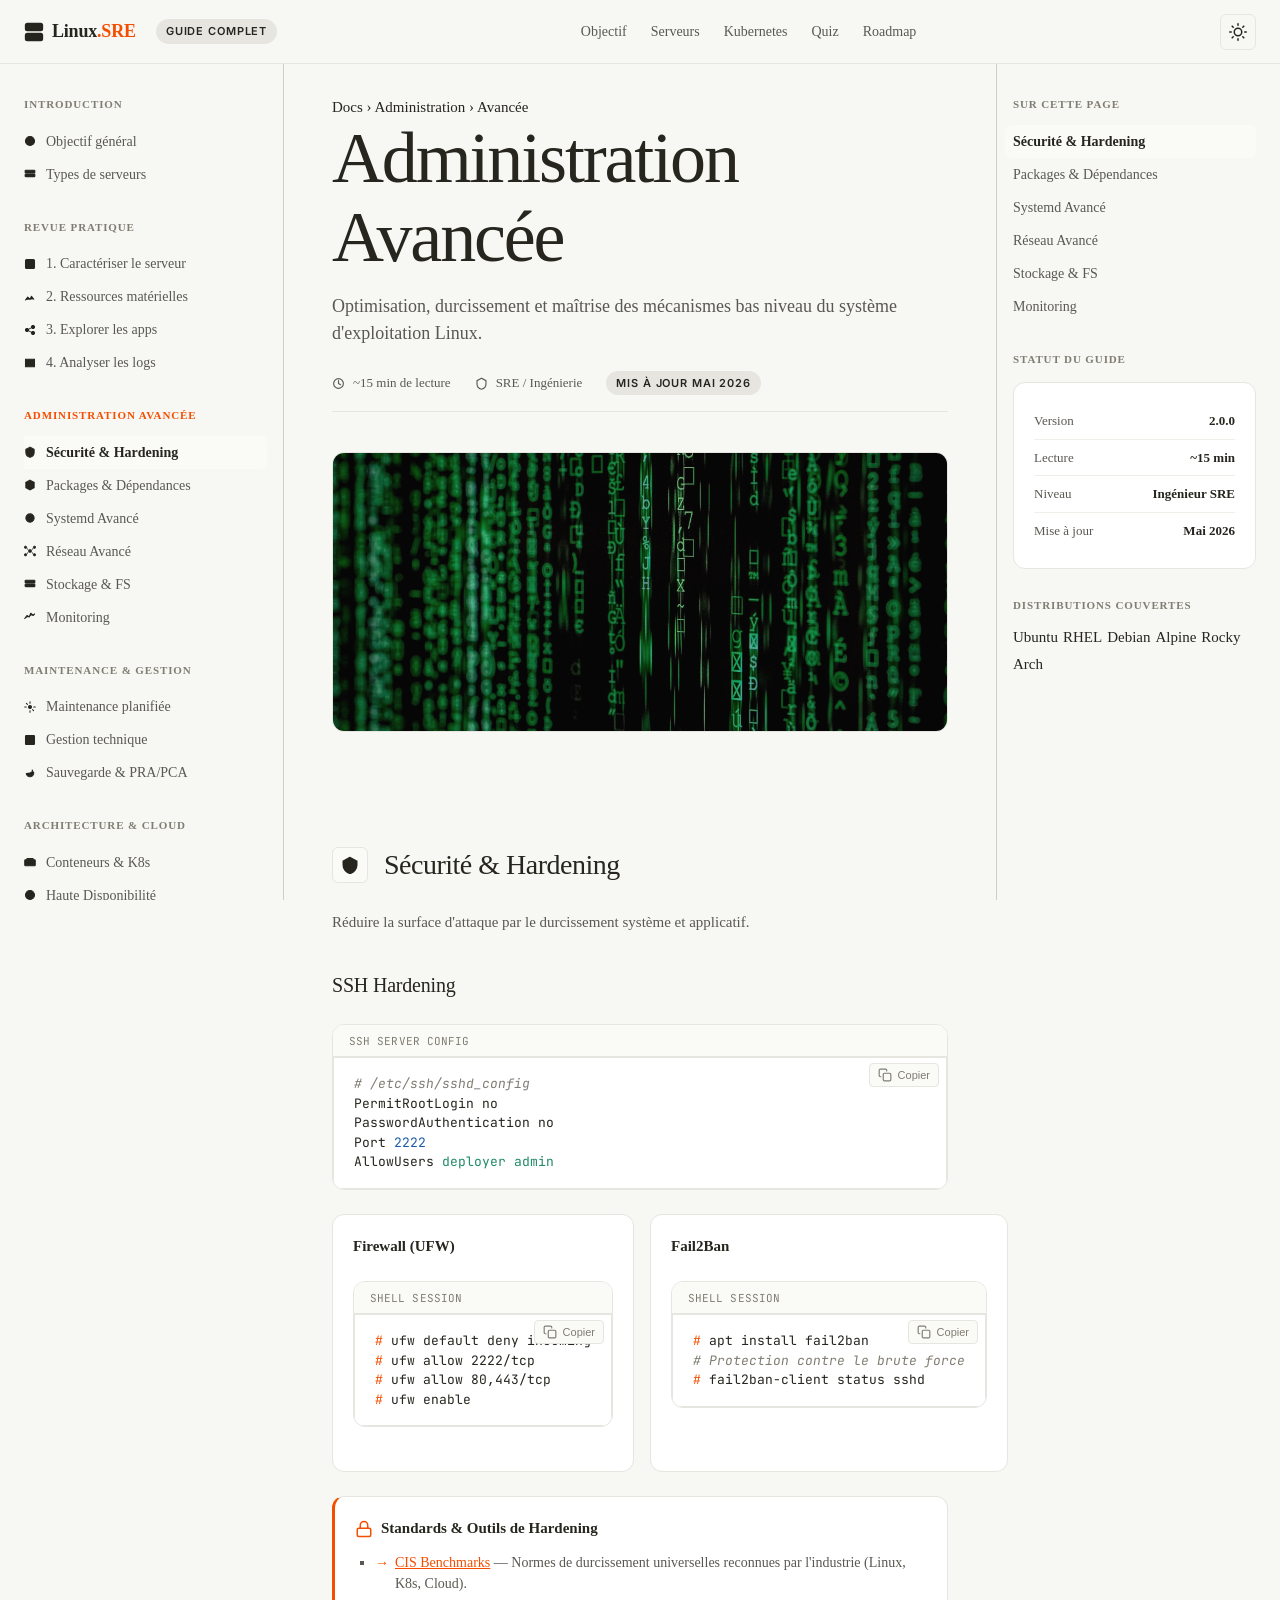
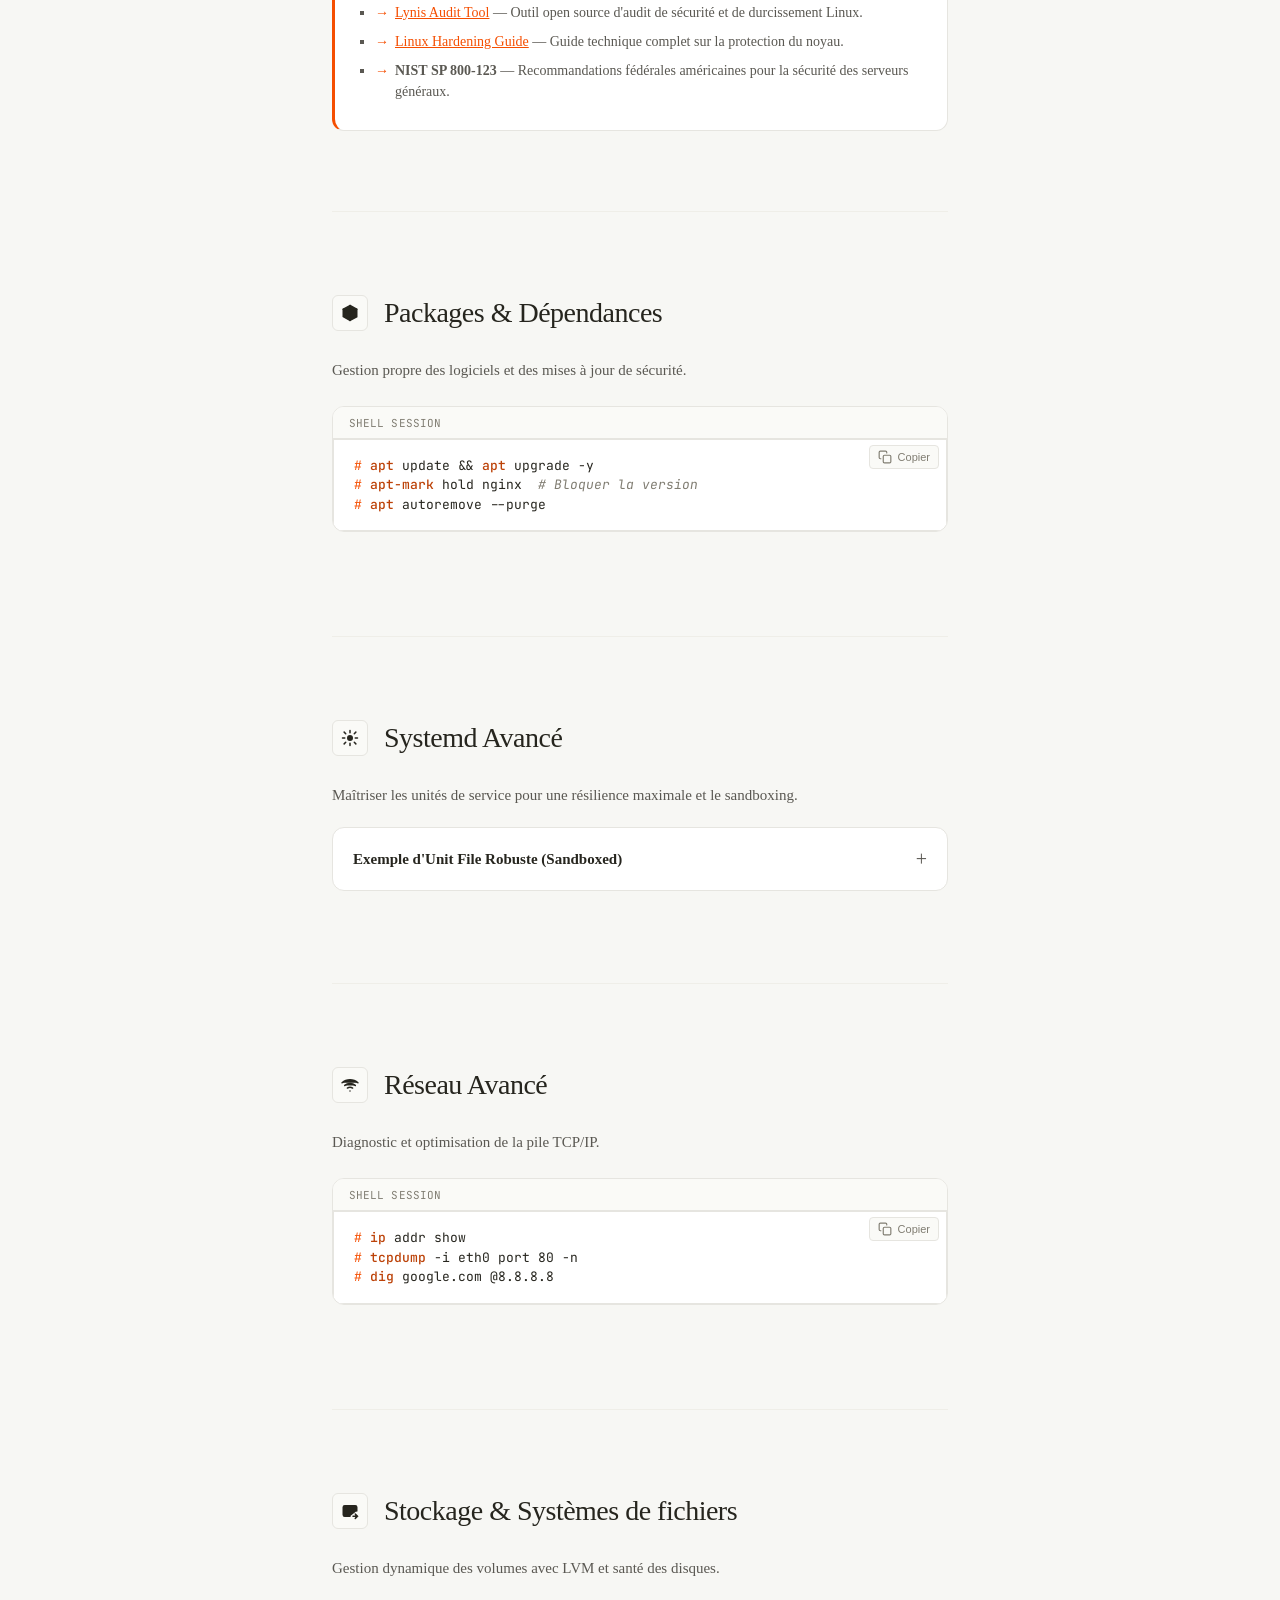
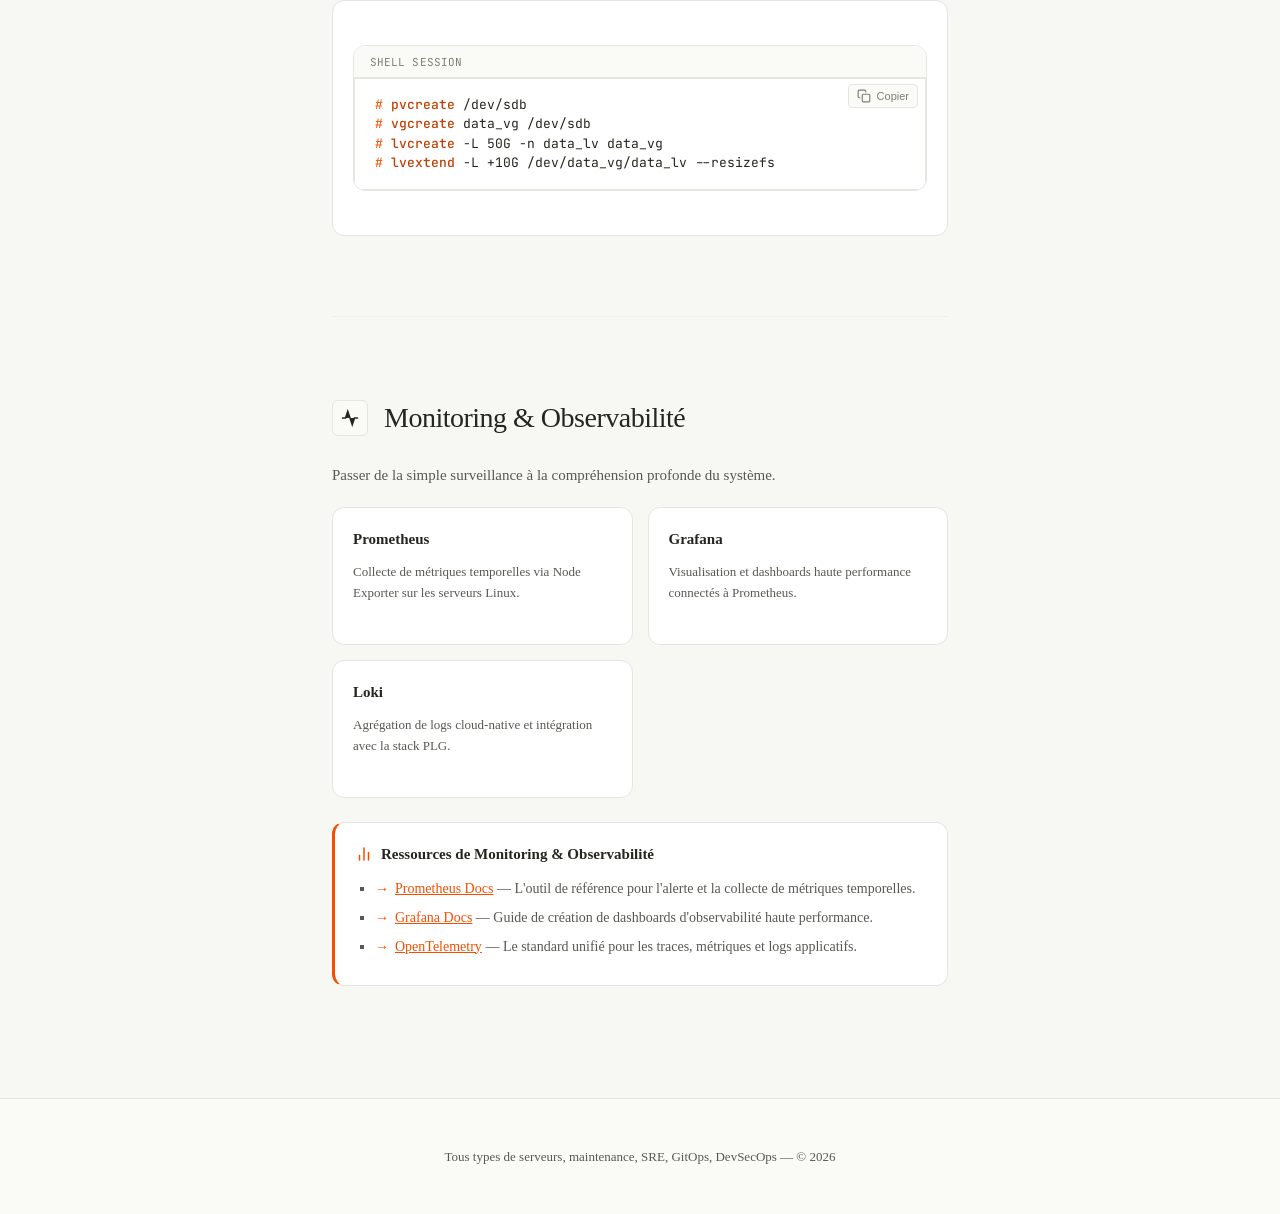
==== admin.html @ 86abeb62 "update:: Nouvelle version" ====
<!DOCTYPE html>
<html lang="fr">

<head>
  <meta charset="UTF-8">
  <meta name="viewport" content="width=device-width, initial-scale=1.0">
  <title>Administration Avancée - Administration Serveur Linux</title>
  <meta name="description" content="Guide d'administration serveur Linux avancée : durcissement de sécurité SSH, UFW, gestion des paquets, systemd sandboxing, réseau TCP, stockage LVM, et monitoring.">
  <link rel="stylesheet" href="css/main.css">
  <script src="js/script.js" defer></script>
</head>

<body>

  <div id="progress-bar"></div>

  <header>
    <div class="header-left">
      <button id="menu-toggle" aria-label="Menu">
        <svg width="20" height="20" viewBox="0 0 24 24" fill="none" stroke="currentColor" stroke-width="2"
          stroke-linecap="round" stroke-linejoin="round">
          <line x1="3" y1="12" x2="21" y2="12" />
          <line x1="3" y1="6" x2="21" y2="6" />
          <line x1="3" y1="18" x2="21" y2="18" />
        </svg>
      </button>
      <a href="index.html" class="header-logo">
        <svg width="20" height="20" viewBox="0 0 24 24" fill="none" stroke="currentColor" stroke-width="2" stroke-linecap="round" stroke-linejoin="round" style="color: var(--primary) !important;">
          <rect x="2" y="2" width="20" height="8" rx="2" ry="2"/>
          <rect x="2" y="14" width="20" height="8" rx="2" ry="2"/>
          <line x1="6" y1="6" x2="6.01" y2="6"/>
          <line x1="6" y1="18" x2="6.01" y2="18"/>
        </svg>
        <span class="header-logo-text">Linux<span>.SRE</span></span>
      </a>
      <span class="badge" style="margin-left: 8px;">Guide Complet</span>
    </div>

    <ul class="header-nav">
      <li><a href="index.html#purpose">Objectif</a></li>
      <li><a href="index.html#server-types">Serveurs</a></li>
      <li><a href="kubernetes.html#cmds">Kubernetes</a></li>
      <li><a href="reference.html#interview">Quiz</a></li>
      <li><a href="reference.html#roadmap">Roadmap</a></li>
    </ul>

    <div class="header-right">
      <button id="theme-toggle" aria-label="Toggle Theme" title="Changer le thème">
        <svg class="sun-icon" width="18" height="18" viewBox="0 0 24 24" fill="none" stroke="currentColor" stroke-width="2" stroke-linecap="round" stroke-linejoin="round"><circle cx="12" cy="12" r="5"/><line x1="12" y1="1" x2="12" y2="3"/><line x1="12" y1="21" x2="12" y2="23"/><line x1="4.22" y1="4.22" x2="5.64" y2="5.64"/><line x1="18.36" y1="18.36" x2="19.78" y2="19.78"/><line x1="1" y1="12" x2="3" y2="12"/><line x1="21" y1="12" x2="23" y2="12"/><line x1="4.22" y1="19.78" x2="5.64" y2="18.36"/><line x1="18.36" y1="5.64" x2="19.78" y2="4.22"/></svg>
        <svg class="moon-icon" width="18" height="18" viewBox="0 0 24 24" fill="none" stroke="currentColor" stroke-width="2" stroke-linecap="round" stroke-linejoin="round"><path d="M21 12.79A9 9 0 1 1 11.21 3 7 7 0 0 0 21 12.79z"/></svg>
      </button>
    </div>
  </header>

  <div class="layout">

    <!-- ══ SIDEBAR GAUCHE ══ -->
    <aside>
      <div class="toc-group">
        <span class="toc-label">Introduction</span>
        <ul>
          <li><a href="index.html#purpose">
              <svg width="12" height="12" viewBox="0 0 16 16" fill="none" stroke="currentColor" stroke-width="1.5">
                <circle cx="8" cy="8" r="6" />
                <path d="M8 5v4M8 11v.5" stroke-linecap="round" />
              </svg>
              Objectif général</a></li>
          <li><a href="index.html#server-types">
              <svg width="12" height="12" viewBox="0 0 16 16" fill="none" stroke="currentColor" stroke-width="1.4">
                <rect x="1.5" y="3" width="13" height="3.5" rx="1" />
                <rect x="1.5" y="8" width="13" height="3.5" rx="1" />
                <circle cx="12" cy="4.8" r="0.9" fill="currentColor" />
                <circle cx="12" cy="9.8" r="0.9" fill="currentColor" />
              </svg>
              Types de serveurs</a></li>
        </ul>
      </div>
      <div class="toc-group">
        <span class="toc-label">Revue Pratique</span>
        <ul>
          <li><a href="diagnostic.html#obj1">
              <svg width="12" height="12" viewBox="0 0 16 16" fill="none" stroke="currentColor" stroke-width="1.4">
                <rect x="2" y="2" width="12" height="12" rx="1.5" />
                <path d="M5 8h6M5 5.5h4M5 10.5h5" stroke-linecap="round" />
              </svg>
              1. Caractériser le serveur</a></li>
          <li><a href="diagnostic.html#obj2">
              <svg width="12" height="12" viewBox="0 0 16 16" fill="none" stroke="currentColor" stroke-width="1.4">
                <path d="M2 12l3-4 3 3 2-4 3 4" stroke-linecap="round" stroke-linejoin="round" />
              </svg>
              2. Ressources matérielles</a></li>
          <li><a href="diagnostic.html#obj3">
              <svg width="12" height="12" viewBox="0 0 16 16" fill="none" stroke="currentColor" stroke-width="1.3">
                <circle cx="4" cy="8" r="2.2" />
                <circle cx="12" cy="4" r="2.2" />
                <circle cx="12" cy="12" r="2.2" />
                <path d="M6 7L10 5M6 9L10 11" />
              </svg>
              3. Explorer les apps</a></li>
          <li><a href="diagnostic.html#obj4">
              <svg width="12" height="12" viewBox="0 0 16 16" fill="none" stroke="currentColor" stroke-width="1.4">
                <path d="M2 3h12v10H2z" />
                <path d="M5 6h6M5 9h4" stroke-linecap="round" />
              </svg>
              4. Analyser les logs</a></li>
        </ul>
      </div>
      <div class="toc-group">
        <span class="toc-label">Administration Avancée</span>
        <ul>
          <li><a href="admin.html#sec">
              <svg width="12" height="12" viewBox="0 0 16 16" fill="none" stroke="currentColor" stroke-width="1.4">
                <path d="M8 1.5L2.5 4.5v4c0 3 2.2 5.6 5.5 6.5 3.3-.9 5.5-3.5 5.5-6.5v-4L8 1.5z" />
              </svg>
              Sécurité &amp; Hardening</a></li>
          <li><a href="admin.html#pkg">
              <svg width="12" height="12" viewBox="0 0 16 16" fill="none" stroke="currentColor" stroke-width="1.4">
                <path d="M8 1.5l5.5 3v7l-5.5 3-5.5-3v-7l5.5-3z" />
                <path d="M8 1.5v13M2.5 4.5L8 8l5.5-3.5" />
              </svg>
              Packages &amp; Dépendances</a></li>
          <li><a href="admin.html#systemd">
              <svg width="12" height="12" viewBox="0 0 16 16" fill="none" stroke="currentColor" stroke-width="1.4">
                <circle cx="8" cy="8" r="5.5" />
                <path d="M8 4.5V8l2.5 1.5" stroke-linecap="round" />
              </svg>
              Systemd Avancé</a></li>
          <li><a href="admin.html#net">
              <svg width="12" height="12" viewBox="0 0 16 16" fill="none" stroke="currentColor" stroke-width="1.3">
                <circle cx="8" cy="8" r="1.8" fill="currentColor" />
                <circle cx="2" cy="3" r="1.5" fill="currentColor" />
                <circle cx="14" cy="3" r="1.5" fill="currentColor" />
                <circle cx="2" cy="13" r="1.5" fill="currentColor" />
                <circle cx="14" cy="13" r="1.5" fill="currentColor" />
                <path d="M3.4 4.2L6 6.5M12.6 4.2L10 6.5M3.4 11.8L6 9.5M12.6 11.8L10 9.5" />
              </svg>
              Réseau Avancé</a></li>
          <li><a href="admin.html#storage">
              <svg width="12" height="12" viewBox="0 0 16 16" fill="none" stroke="currentColor" stroke-width="1.4">
                <rect x="1.5" y="3" width="13" height="3.5" rx="1" />
                <rect x="1.5" y="8" width="13" height="3.5" rx="1" />
                <circle cx="12" cy="4.8" r="0.9" fill="currentColor" />
                <circle cx="12" cy="9.8" r="0.9" fill="currentColor" />
              </svg>
              Stockage &amp; FS</a></li>
          <li><a href="admin.html#monitoring">
              <svg width="12" height="12" viewBox="0 0 16 16" fill="none" stroke="currentColor" stroke-width="1.5">
                <path d="M1 10l3-4 3 2 2-5 3 3 2-2" stroke-linecap="round" stroke-linejoin="round" />
              </svg>
              Monitoring</a></li>
        </ul>
      </div>
      <div class="toc-group">
        <span class="toc-label">Maintenance &amp; Gestion</span>
        <ul>
          <li><a href="maintenance.html#maintenance">
              <svg width="12" height="12" viewBox="0 0 16 16" fill="none" stroke="currentColor" stroke-width="1.4">
                <circle cx="8" cy="8" r="2" />
                <path d="M8 1v2M8 13v2M1 8h2M13 8h2M3.2 3.2l1.4 1.4M11.4 11.4l1.4 1.4" stroke-linecap="round" />
              </svg>
              Maintenance planifiée</a></li>
          <li><a href="maintenance.html#gestion">
              <svg width="12" height="12" viewBox="0 0 16 16" fill="none" stroke="currentColor" stroke-width="1.4">
                <rect x="2" y="2" width="12" height="12" rx="1" />
                <path d="M5 6h6M5 9h4" stroke-linecap="round" />
              </svg>
              Gestion technique</a></li>
          <li><a href="maintenance.html#backup">
              <svg width="12" height="12" viewBox="0 0 16 16" fill="none" stroke="currentColor" stroke-width="1.4">
                <path d="M3 8a5 5 0 109.9-1H11" />
                <path d="M11 4l1 3-3 .5" stroke-linecap="round" />
              </svg>
              Sauvegarde &amp; PRA/PCA</a></li>
        </ul>
      </div>
      <div class="toc-group">
        <span class="toc-label">Architecture &amp; Cloud</span>
        <ul>
          <li><a href="architecture.html#containers">
              <svg width="12" height="12" viewBox="0 0 16 16" fill="none" stroke="currentColor" stroke-width="1.4">
                <rect x="1" y="5" width="14" height="8" rx="1" />
                <path d="M4 5V3.5h8V5" />
                <path d="M5 9h2M9 9h2" stroke-linecap="round" />
              </svg>
              Conteneurs &amp; K8s</a></li>
          <li><a href="architecture.html#ha">
              <svg width="12" height="12" viewBox="0 0 16 16" fill="none" stroke="currentColor" stroke-width="1.4">
                <circle cx="8" cy="8" r="6" />
                <path d="M5 8l2 2 4-4" stroke-linecap="round" stroke-linejoin="round" />
              </svg>
              Haute Disponibilité</a></li>
          <li><a href="architecture.html#iac">
              <svg width="12" height="12" viewBox="0 0 16 16" fill="none" stroke="currentColor" stroke-width="1.5">
                <path d="M4 4L1.5 8 4 12M12 4l2.5 4-2.5 4M9 2.5l-2 11" stroke-linecap="round" />
              </svg>
              Automatisation &amp; IaC</a></li>
          <li><a href="architecture.html#cloud">
              <svg width="12" height="12" viewBox="0 0 16 16" fill="none" stroke="currentColor" stroke-width="1.3">
                <path d="M13 9.5a2.5 2.5 0 10-3-4.3A3 3 0 003 8.5h9.5" />
              </svg>
              Cloud &amp; Hybride</a></li>
        </ul>
      </div>
      <div class="toc-group">
        <span class="toc-label">Performance &amp; Debug</span>
        <ul>
          <li><a href="performance.html#perf">
              <svg width="12" height="12" viewBox="0 0 16 16" fill="none" stroke="currentColor" stroke-width="1.4">
                <circle cx="8" cy="8" r="3" />
                <path d="M8 1v2M8 13v2M1 8h2M13 8h2" stroke-linecap="round" />
              </svg>
              Performance &amp; Tuning</a></li>
          <li><a href="performance.html#debug">
              <svg width="12" height="12" viewBox="0 0 16 16" fill="none" stroke="currentColor" stroke-width="1.4">
                <circle cx="8" cy="8" r="5.5" />
                <path d="M8 5v3.5l2 1.5" stroke-linecap="round" />
              </svg>
              Dépannage Avancé</a></li>
        </ul>
      </div>
      <div class="toc-group">
        <span class="toc-label">Nouvelles Pratiques</span>
        <ul>
          <li><a href="pratiques.html#sre">
              <svg width="12" height="12" viewBox="0 0 16 16" fill="none" stroke="currentColor" stroke-width="1.4">
                <circle cx="8" cy="8" r="5.5" />
                <path d="M5 8l2 2 4-4" stroke-linecap="round" stroke-linejoin="round" />
              </svg>
              SRE &amp; Fiabilité</a></li>
          <li><a href="pratiques.html#gitops">
              <svg width="12" height="12" viewBox="0 0 16 16" fill="none" stroke="currentColor" stroke-width="1.4">
                <circle cx="4" cy="4" r="2" />
                <circle cx="12" cy="4" r="2" />
                <circle cx="8" cy="12" r="2" />
                <path d="M4 6v2a4 4 0 004 4M12 6v-1a2 2 0 00-2-2H6" />
              </svg>
              GitOps &amp; CI/CD</a></li>
          <li><a href="pratiques.html#devsecops">
              <svg width="12" height="12" viewBox="0 0 16 16" fill="none" stroke="currentColor" stroke-width="1.4">
                <path d="M8 1.5L2.5 4.5v4c0 3 2.2 5.6 5.5 6.5 3.3-.9 5.5-3.5 5.5-6.5v-4L8 1.5z" />
              </svg>
              DevSecOps</a></li>
          <li><a href="pratiques.html#platform">
              <svg width="12" height="12" viewBox="0 0 16 16" fill="none" stroke="currentColor" stroke-width="1.4">
                <rect x="1" y="5" width="14" height="8" rx="1" />
                <path d="M4 5V3.5h8V5" />
              </svg>
              Platform Engineering</a></li>
          <li><a href="pratiques.html#finops">
              <svg width="12" height="12" viewBox="0 0 16 16" fill="none" stroke="currentColor" stroke-width="1.4">
                <circle cx="8" cy="8" r="6" />
                <path d="M8 4v8M6 6h3a1 1 0 010 2H6M6 8h4" stroke-linecap="round" />
              </svg>
              FinOps</a></li>
          <li><a href="pratiques.html#observability">
              <svg width="12" height="12" viewBox="0 0 16 16" fill="none" stroke="currentColor" stroke-width="1.5">
                <path d="M1 10l3-4 3 2 2-5 3 3 2-2" stroke-linecap="round" stroke-linejoin="round" />
              </svg>
              Observabilité avancée</a></li>
        </ul>
      </div>
      <div class="toc-group">
        <span class="toc-label">Kubernetes ⎈</span>
        <ul>
          <li><a href="kubernetes.html#cmds">Commandes kubectl</a></li>
          <li><a href="kubernetes.html#yaml">Exemples YAML</a></li>
          <li><a href="kubernetes.html#vs">K8s vs Docker</a></li>
        </ul>
      </div>
      <div class="toc-group">
        <span class="toc-label">Référence</span>
        <ul>
          <li><a href="reference.html#interview">Entretiens / Quiz</a></li>
          <li><a href="reference.html#roadmap">Feuille de route</a></li>
        </ul>
      </div>
    </aside>

    <!-- ══ MAIN CONTENT ══ -->
    <main>

      <div class="breadcrumb">Docs <span>›</span> Administration <span>›</span> Avancée</div>
      <h1 class="display-mega">Administration Avancée</h1>
      <p class="subtitle" style="font-size: 18px; margin-bottom: 24px;">
        Optimisation, durcissement et maîtrise des mécanismes bas niveau du système d'exploitation Linux.
      </p>

      <div class="page-meta" style="margin-bottom: 40px;">
        <span class="page-meta-item">
          <svg width="13" height="13" viewBox="0 0 16 16" fill="none" stroke="currentColor" stroke-width="1.4">
            <circle cx="8" cy="8" r="6" />
            <path d="M8 4.5V8l2.5 1.5" stroke-linecap="round" />
          </svg>
          ~15 min de lecture
        </span>
        <span class="page-meta-item">
          <svg width="13" height="13" viewBox="0 0 16 16" fill="none" stroke="currentColor" stroke-width="1.4">
            <path d="M8 1.5L2.5 4.5v4c0 3 2.2 5.6 5.5 6.5 3.3-.9 5.5-3.5 5.5-6.5v-4z" />
          </svg>
          SRE / Ingénierie
        </span>
        <span class="page-meta-item"><span class="badge">Mis à jour Mai 2026</span></span>
      </div>

      <div class="page-banner-container">
        <img src="img/admin_hero.jpg" alt="Administration Serveur Linux - Administration Avancée" class="page-banner">
      </div>

      <!-- ══════════ SECTION: SÉCURITÉ ══════════ -->
      <section id="sec">
        <div class="section-header">
          <div class="section-icon red">
            <svg width="18" height="18" viewBox="0 0 24 24" fill="none" stroke="white" stroke-width="2"
              stroke-linecap="round">
              <path d="M12 2L3 7v5c0 5.25 3.75 10.15 9 11.25 5.25-1.1 9-6 9-11.25V7l-9-5z" />
            </svg>
          </div>
          <h2>Sécurité &amp; Hardening</h2>
        </div>
        <p>Réduire la surface d'attaque par le durcissement système et applicatif.</p>

        <h3>SSH Hardening</h3>
        <pre class="ssh"><code><span class="c-comment"># /etc/ssh/sshd_config</span>
PermitRootLogin <span class="c-red">no</span>
PasswordAuthentication <span class="c-red">no</span>
Port <span class="c-number">2222</span>
AllowUsers <span class="c-string">deployer admin</span></code></pre>

        <div class="two-col">
          <div class="card">
            <h4>Firewall (UFW)</h4>
            <pre><code><span class="c-prompt">#</span> ufw default deny incoming
<span class="c-prompt">#</span> ufw allow 2222/tcp
<span class="c-prompt">#</span> ufw allow 80,443/tcp
<span class="c-prompt">#</span> ufw enable</code></pre>
          </div>
          <div class="card">
            <h4>Fail2Ban</h4>
            <pre><code><span class="c-prompt">#</span> apt install fail2ban
<span class="c-comment"># Protection contre le brute force</span>
<span class="c-prompt">#</span> fail2ban-client status sshd</code></pre>
          </div>
        </div>

        <div class="card" style="margin-top: 24px; border-left: 3px solid var(--primary);">
          <h4 style="display: flex; align-items: center; gap: 8px;">
            <svg width="18" height="18" viewBox="0 0 24 24" fill="none" stroke="currentColor" stroke-width="2" stroke-linecap="round" stroke-linejoin="round" style="color: var(--primary); flex-shrink: 0;"><rect x="3" y="11" width="18" height="11" rx="2" ry="2"></rect><path d="M7 11V7a5 5 0 0 1 10 0v4"></path></svg>
            Standards &amp; Outils de Hardening
          </h4>
          <ul style="margin-left: 20px; margin-top: 10px; list-style-type: square;">
            <li style="margin-bottom: 8px;"><a href="https://www.cisecurity.org/cis-benchmarks" target="_blank" style="color: var(--primary); font-weight: 500; text-decoration: underline;">CIS Benchmarks</a> — Normes de durcissement universelles reconnues par l'industrie (Linux, K8s, Cloud).</li>
            <li style="margin-bottom: 8px;"><a href="https://cisofy.com/lynis/" target="_blank" style="color: var(--primary); font-weight: 500; text-decoration: underline;">Lynis Audit Tool</a> — Outil open source d'audit de sécurité et de durcissement Linux.</li>
            <li style="margin-bottom: 8px;"><a href="https://madaidans-insecurities.github.io/guides/linux-hardening.html" target="_blank" style="color: var(--primary); font-weight: 500; text-decoration: underline;">Linux Hardening Guide</a> — Guide technique complet sur la protection du noyau.</li>
            <li style="margin-bottom: 8px;"><strong>NIST SP 800-123</strong> — Recommandations fédérales américaines pour la sécurité des serveurs généraux.</li>
          </ul>
        </div>
      </section>

      <!-- ══════════ SECTION: PACKAGES ══════════ -->
      <section id="pkg">
        <div class="section-header">
          <div class="section-icon orange">
            <svg width="18" height="18" viewBox="0 0 24 24" fill="none" stroke="white" stroke-width="2"
              stroke-linecap="round">
              <path d="M12 2l9 4.9V17L12 22l-9-5.1V6.9L12 2z" />
              <path d="M12 2v20M3 7l9 5 9-5" />
            </svg>
          </div>
          <h2>Packages &amp; Dépendances</h2>
        </div>
        <p>Gestion propre des logiciels et des mises à jour de sécurité.</p>
        <pre><code><span class="c-prompt">#</span> <span class="c-keyword">apt</span> update && <span class="c-keyword">apt</span> upgrade -y
<span class="c-prompt">#</span> <span class="c-keyword">apt-mark</span> hold nginx  <span class="c-comment"># Bloquer la version</span>
<span class="c-prompt">#</span> <span class="c-keyword">apt</span> autoremove --purge</code></pre>
      </section>

      <!-- ══════════ SECTION: SYSTEMD ══════════ -->
      <section id="systemd">
        <div class="section-header">
          <div class="section-icon purple">
            <svg width="18" height="18" viewBox="0 0 24 24" fill="none" stroke="white" stroke-width="2"
              stroke-linecap="round">
              <circle cx="12" cy="12" r="3" />
              <path
                d="M12 2v3M12 19v3M4.2 4.2l2.1 2.1M17.7 17.7l2.1 2.1M2 12h3M19 12h3M4.2 19.8l2.1-2.1M17.7 6.3l2.1-2.1" />
            </svg>
          </div>
          <h2>Systemd Avancé</h2>
        </div>
        <p>Maîtriser les unités de service pour une résilience maximale et le sandboxing.</p>
        <details>
          <summary>Exemple d'Unit File Robuste (Sandboxed)</summary>
          <div class="solution-body">
            <pre class="service"><code><span class="y-comment"># /etc/systemd/system/webapp.service</span>
<span class="y-key">[Unit]</span>
<span class="y-key">Description</span>=Webapp Python
<span class="y-key">After</span>=network.target postgresql.service

<span class="y-key">[Service]</span>
<span class="y-key">User</span>=webapp
<span class="y-key">Restart</span>=on-failure
<span class="y-key">RestartSec</span>=5s
<span class="y-key">CapabilityBoundingSet</span>=CAP_NET_BIND_SERVICE
<span class="y-key">PrivateTmp</span>=true
<span class="y-key">ProtectSystem</span>=strict
<span class="y-key">ProtectHome</span>=yes
<span class="y-key">NoNewPrivileges</span>=yes

<span class="y-key">[Install]</span>
<span class="y-key">WantedBy</span>=multi-user.target</code></pre>
          </div>
        </details>
      </section>

      <!-- ══════════ SECTION: RÉSEAU ══════════ -->
      <section id="net">
        <div class="section-header">
          <div class="section-icon blue">
            <svg width="18" height="18" viewBox="0 0 24 24" fill="none" stroke="white" stroke-width="2"
              stroke-linecap="round">
              <path d="M5 12.55a11 11 0 0114.08 0M1.42 9a16 16 0 0121.16 0M8.53 16.11a6 6 0 016.95 0M12 20h.01" />
            </svg>
          </div>
          <h2>Réseau Avancé</h2>
        </div>
        <p>Diagnostic et optimisation de la pile TCP/IP.</p>
        <pre><code><span class="c-prompt">#</span> <span class="c-keyword">ip</span> addr show
<span class="c-prompt">#</span> <span class="c-keyword">tcpdump</span> -i eth0 port 80 -n
<span class="c-prompt">#</span> <span class="c-keyword">dig</span> google.com @8.8.8.8</code></pre>
      </section>

      <!-- ══════════ SECTION: STOCKAGE ══════════ -->
      <section id="storage">
        <div class="section-header">
          <div class="section-icon green">
            <svg width="18" height="18" viewBox="0 0 24 24" fill="none" stroke="white" stroke-width="2"
              stroke-linecap="round">
              <path d="M21 12V7a2 2 0 00-2-2H5a2 2 0 00-2 2v10a2 2 0 002 2h7" />
              <path d="M16 19h6M19 16l3 3-3 3" />
            </svg>
          </div>
          <h2>Stockage &amp; Systèmes de fichiers</h2>
        </div>
        <p>Gestion dynamique des volumes avec LVM et santé des disques.</p>
        <div class="card">
          <pre><code><span class="c-prompt">#</span> <span class="c-keyword">pvcreate</span> /dev/sdb
<span class="c-prompt">#</span> <span class="c-keyword">vgcreate</span> data_vg /dev/sdb
<span class="c-prompt">#</span> <span class="c-keyword">lvcreate</span> -L 50G -n data_lv data_vg
<span class="c-prompt">#</span> <span class="c-keyword">lvextend</span> -L +10G /dev/data_vg/data_lv --resizefs</code></pre>
        </div>
      </section>

      <!-- ══════════ SECTION: MONITORING ══════════ -->
      <section id="monitoring">
        <div class="section-header">
          <div class="section-icon cyan">
            <svg width="18" height="18" viewBox="0 0 24 24" fill="none" stroke="white" stroke-width="2"
              stroke-linecap="round">
              <path d="M22 12h-4l-3 9L9 3l-3 9H2" />
            </svg>
          </div>
          <h2>Monitoring &amp; Observabilité</h2>
        </div>
        <p>Passer de la simple surveillance à la compréhension profonde du système.</p>
        <div class="card-grid" style="display: grid; grid-template-columns: repeat(auto-fit, minmax(220px, 1fr)); gap: 15px;">
          <div class="card">
            <h4>Prometheus</h4>
            <p style="font-size: 13px;">Collecte de métriques temporelles via Node Exporter sur les serveurs Linux.</p>
          </div>
          <div class="card">
            <h4>Grafana</h4>
            <p style="font-size: 13px;">Visualisation et dashboards haute performance connectés à Prometheus.</p>
          </div>
          <div class="card">
            <h4>Loki</h4>
            <p style="font-size: 13px;">Agrégation de logs cloud-native et intégration avec la stack PLG.</p>
          </div>
        </div>

        <div class="card" style="margin-top: 24px; border-left: 3px solid var(--primary);">
          <h4 style="display: flex; align-items: center; gap: 8px;">
            <svg width="18" height="18" viewBox="0 0 24 24" fill="none" stroke="currentColor" stroke-width="2" stroke-linecap="round" stroke-linejoin="round" style="color: var(--primary); flex-shrink: 0;"><line x1="18" y1="20" x2="18" y2="10"></line><line x1="12" y1="20" x2="12" y2="4"></line><line x1="6" y1="20" x2="6" y2="14"></line></svg>
            Ressources de Monitoring &amp; Observabilité
          </h4>
          <ul style="margin-left: 20px; margin-top: 10px; list-style-type: square;">
            <li style="margin-bottom: 8px;"><a href="https://prometheus.io/docs/introduction/overview/" target="_blank" style="color: var(--primary); font-weight: 500; text-decoration: underline;">Prometheus Docs</a> — L'outil de référence pour l'alerte et la collecte de métriques temporelles.</li>
            <li style="margin-bottom: 8px;"><a href="https://grafana.com/docs/" target="_blank" style="color: var(--primary); font-weight: 500; text-decoration: underline;">Grafana Docs</a> — Guide de création de dashboards d'observabilité haute performance.</li>
            <li style="margin-bottom: 8px;"><a href="https://opentelemetry.io/docs/" target="_blank" style="color: var(--primary); font-weight: 500; text-decoration: underline;">OpenTelemetry</a> — Le standard unifié pour les traces, métriques et logs applicatifs.</li>
          </ul>
        </div>
      </section>

    </main>

    <!-- ══ SIDEBAR DROITE ══ -->
    <aside class="right-sidebar">
      <div class="toc-group">
        <span class="toc-label">Sur cette page</span>
        <ul id="on-this-page">
          <li><a href="#sec">Sécurité &amp; Hardening</a></li>
          <li><a href="#pkg">Packages &amp; Dépendances</a></li>
          <li><a href="#systemd">Systemd Avancé</a></li>
          <li><a href="#net">Réseau Avancé</a></li>
          <li><a href="#storage">Stockage &amp; FS</a></li>
          <li><a href="#monitoring">Monitoring</a></li>
        </ul>
      </div>
      <div class="toc-group">
        <span class="toc-label">Statut du Guide</span>
        <div class="status-card">
          <div class="status-item"><span class="status-label">Version</span><span class="status-value">2.0.0</span></div>
          <div class="status-item"><span class="status-label">Lecture</span><span class="status-value">~15 min</span></div>
          <div class="status-item"><span class="status-label">Niveau</span><span class="status-value">Ingénieur SRE</span></div>
          <div class="status-item"><span class="status-label">Mise à jour</span><span class="status-value">Mai 2026</span></div>
        </div>
      </div>
      <div class="toc-group" style="margin-top:20px">
        <span class="toc-label">Distributions couvertes</span>
        <div style="display:flex;flex-wrap:wrap;gap:5px;margin-top:8px">
          <span class="tag tag-orange">Ubuntu</span>
          <span class="tag tag-red">RHEL</span>
          <span class="tag tag-blue">Debian</span>
          <span class="tag tag-cyan">Alpine</span>
          <span class="tag tag-green">Rocky</span>
          <span class="tag tag-gray">Arch</span>
        </div>
      </div>
    </aside>

  </div><!-- /.layout -->

  <footer>
    Tous types de serveurs, maintenance, SRE, GitOps, DevSecOps — © 2026
  </footer>

  <button id="back-to-top" title="Retour en haut">
    <svg width="20" height="20" viewBox="0 0 24 24" fill="none" stroke="currentColor" stroke-width="2.5"
      stroke-linecap="round" stroke-linejoin="round">
      <path d="M18 15l-6-6-6 6" />
    </svg>
  </button>

</body>

</html>
---- css/main.css ----
@import 'variables.css';
@import 'base.css';
@import 'layout.css';
@import 'components.css';
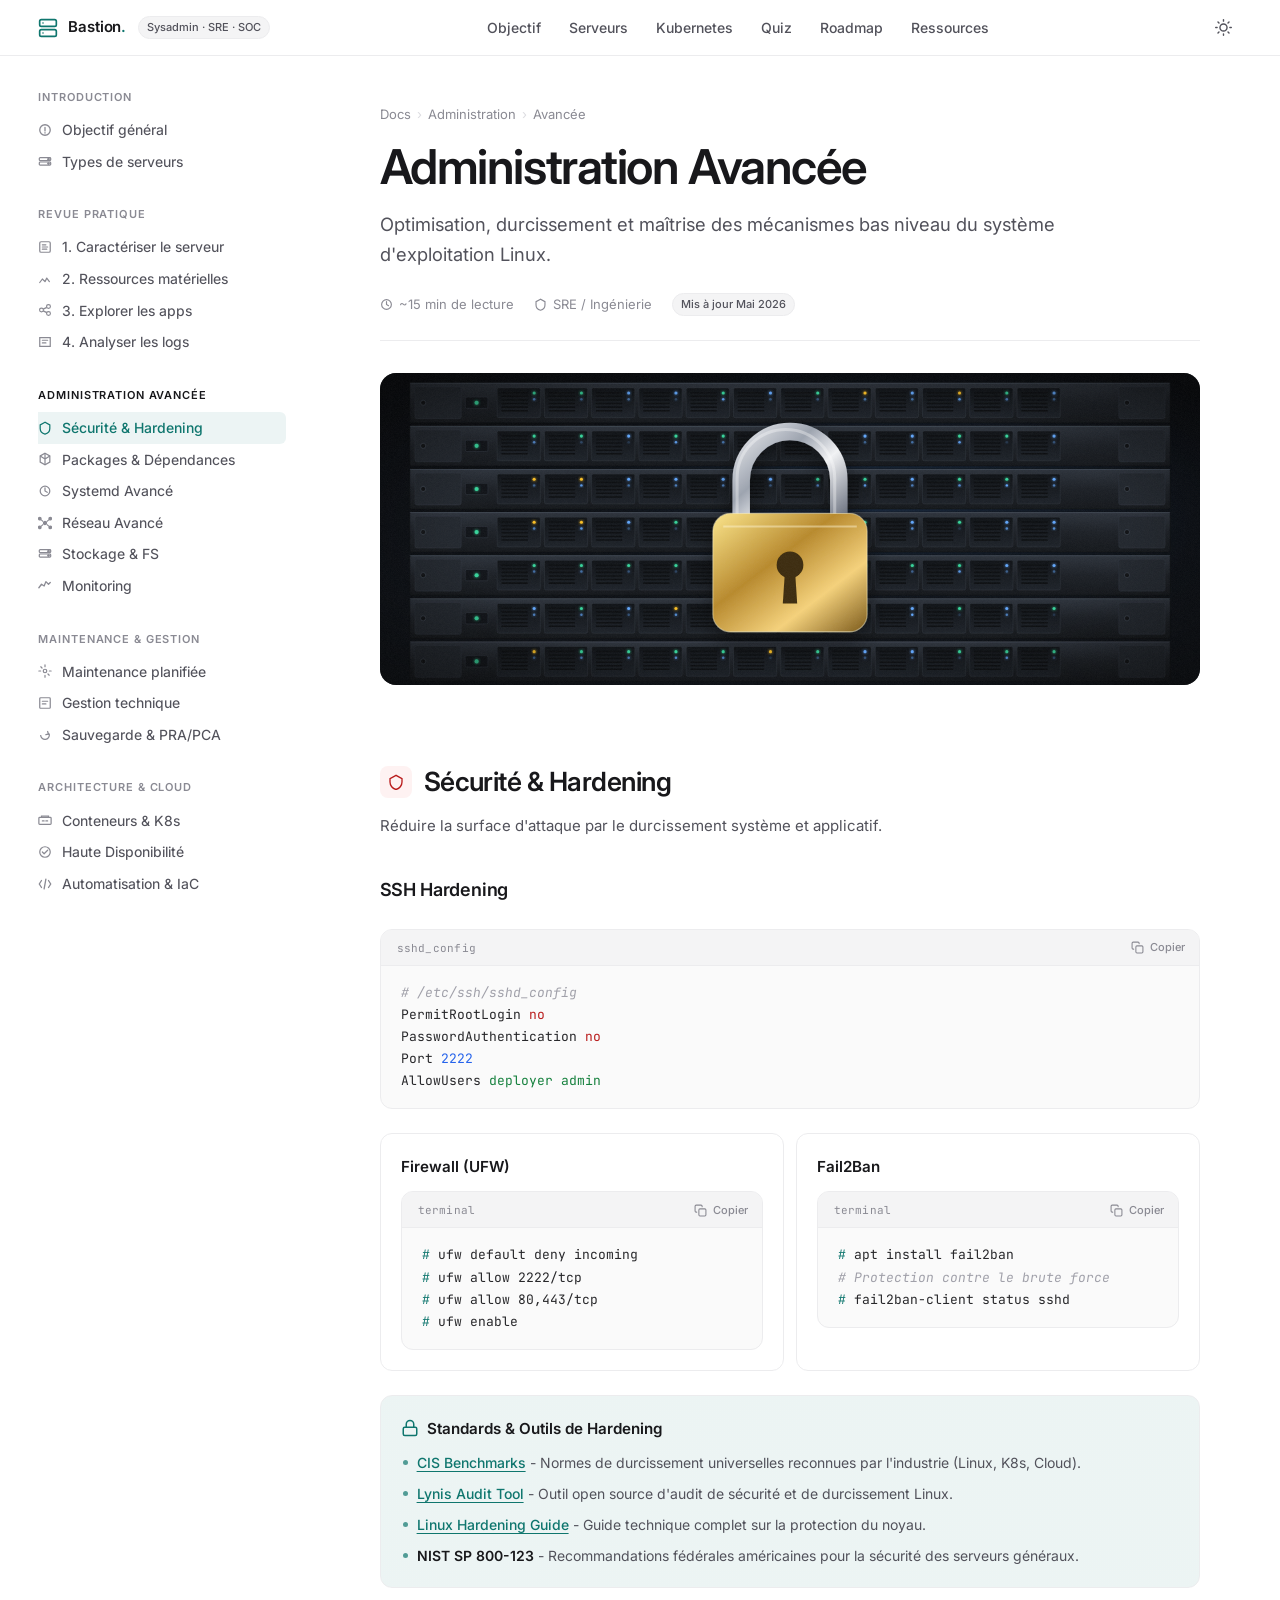
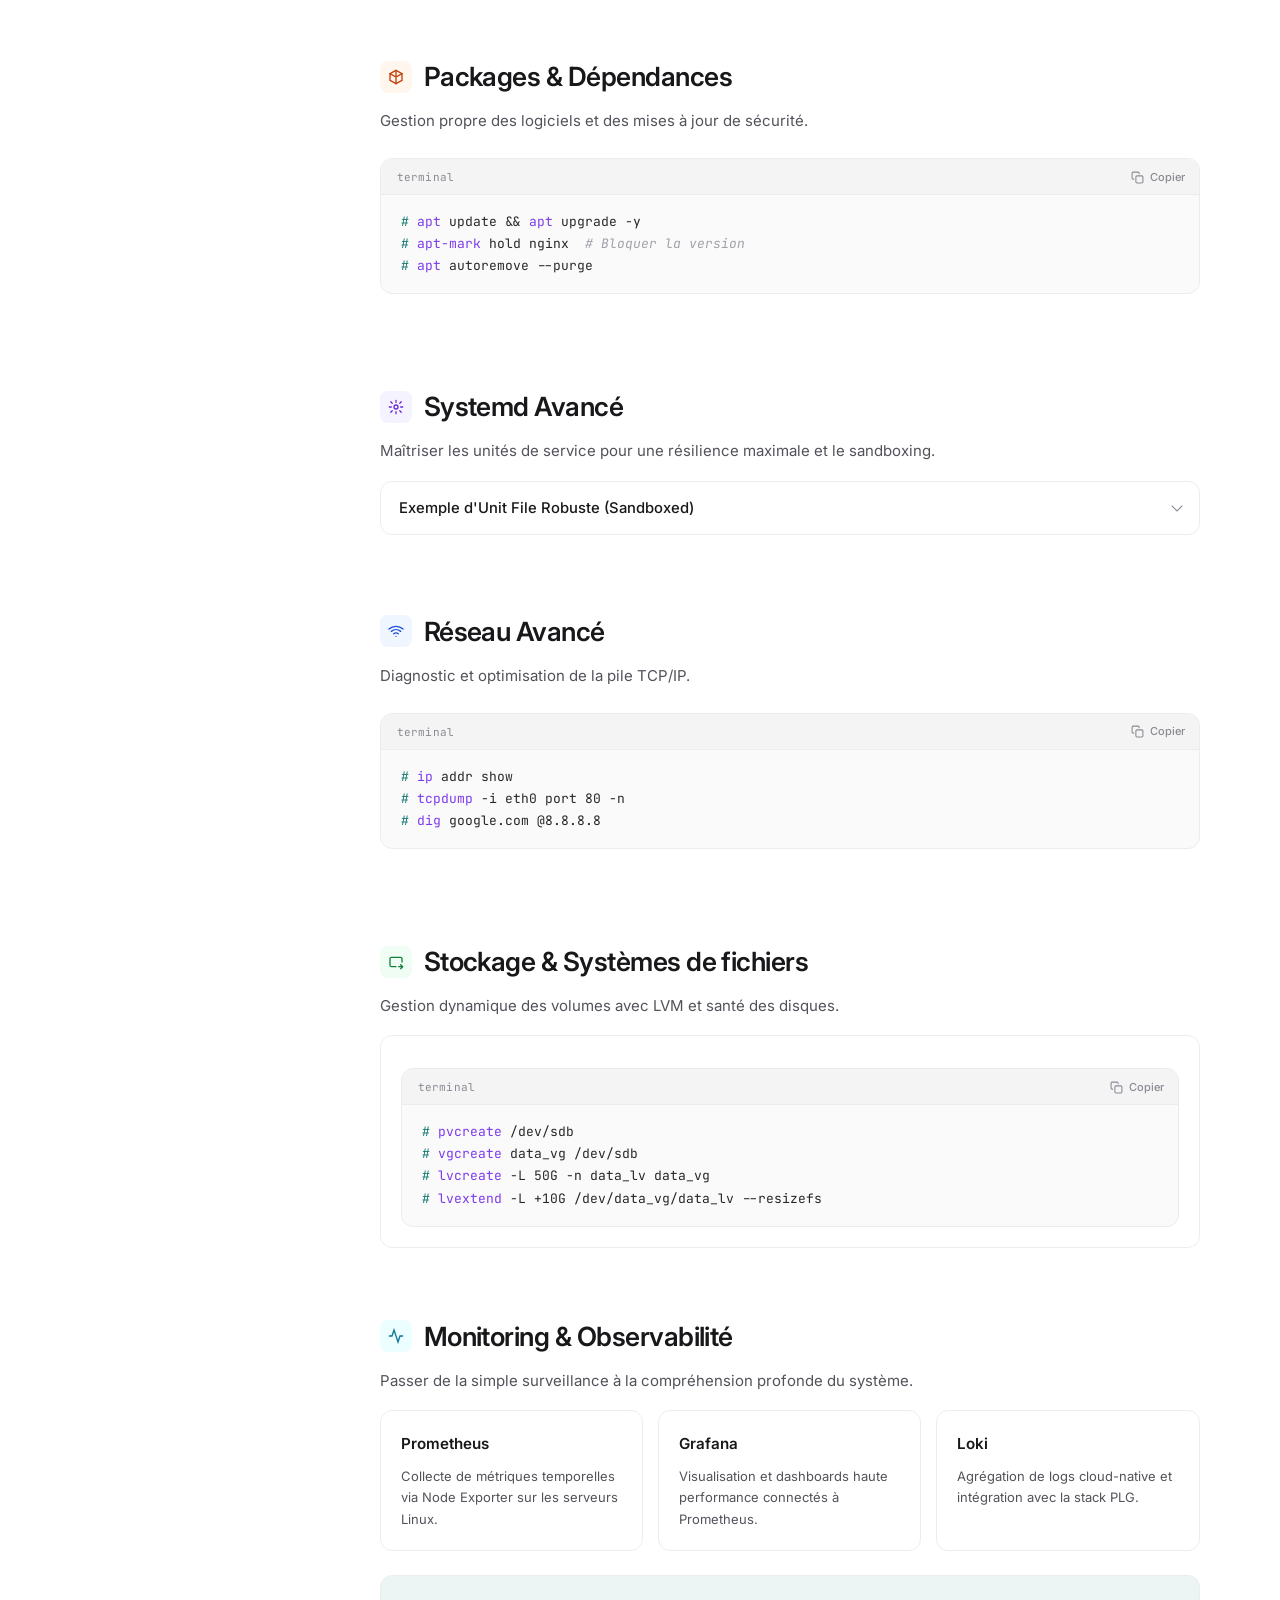
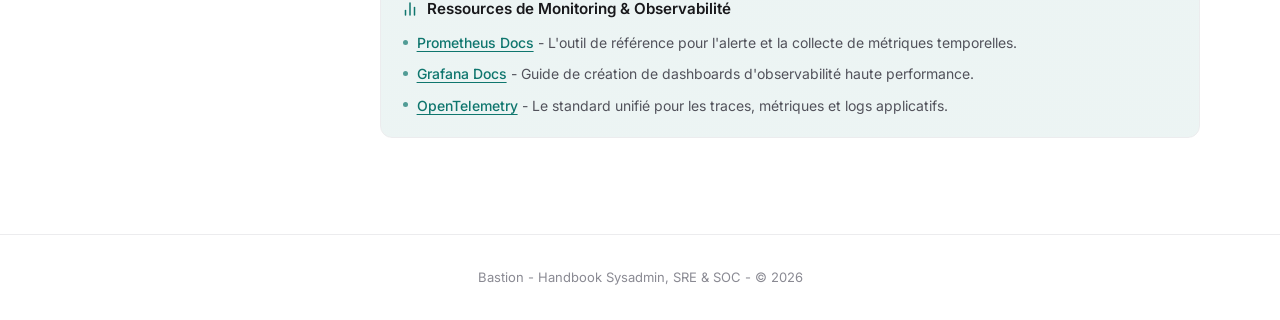
==== commit cceee283: "update:: Refonte du design, renommage en Bastion et page Ressources - Nouveau design épuré et respon" ====
--- a/admin.html
+++ b/admin.html
@@ -3,10 +3,13 @@
 
 <head>
   <meta charset="UTF-8">
-  <meta name="viewport" content="width=device-width, initial-scale=1.0">
-  <title>Administration Avancée - Administration Serveur Linux</title>
+  <meta name="viewport" content="width=device-width, initial-scale=1.0, viewport-fit=cover">
+  <title>Administration Avancée - Bastion</title>
   <meta name="description" content="Guide d'administration serveur Linux avancée : durcissement de sécurité SSH, UFW, gestion des paquets, systemd sandboxing, réseau TCP, stockage LVM, et monitoring.">
   <link rel="stylesheet" href="css/main.css">
+  <meta name="theme-color" content="#ffffff" media="(prefers-color-scheme: light)">
+  <meta name="theme-color" content="#0c0c0e" media="(prefers-color-scheme: dark)">
+  <script>try{var t=localStorage.getItem('theme')||(matchMedia('(prefers-color-scheme: dark)').matches?'dark':'light');document.documentElement.setAttribute('data-theme',t)}catch(e){}</script>
   <script src="js/script.js" defer></script>
 </head>
 
@@ -31,9 +34,9 @@
           <line x1="6" y1="6" x2="6.01" y2="6"/>
           <line x1="6" y1="18" x2="6.01" y2="18"/>
         </svg>
-        <span class="header-logo-text">Linux<span>.SRE</span></span>
+        <span class="header-logo-text">Bastion<span>.</span></span>
       </a>
-      <span class="badge" style="margin-left: 8px;">Guide Complet</span>
+      <span class="badge">Sysadmin · SRE · SOC</span>
     </div>
 
     <ul class="header-nav">
@@ -42,6 +45,7 @@
       <li><a href="kubernetes.html#cmds">Kubernetes</a></li>
       <li><a href="reference.html#interview">Quiz</a></li>
       <li><a href="reference.html#roadmap">Roadmap</a></li>
+      <li><a href="ressources.html">Ressources</a></li>
     </ul>
 
     <div class="header-right">
@@ -260,7 +264,7 @@
         </ul>
       </div>
       <div class="toc-group">
-        <span class="toc-label">Kubernetes ⎈</span>
+        <span class="toc-label">Kubernetes</span>
         <ul>
           <li><a href="kubernetes.html#cmds">Commandes kubectl</a></li>
           <li><a href="kubernetes.html#yaml">Exemples YAML</a></li>
@@ -272,6 +276,8 @@
         <ul>
           <li><a href="reference.html#interview">Entretiens / Quiz</a></li>
           <li><a href="reference.html#roadmap">Feuille de route</a></li>
+          <li><a href="ressources.html#linux">Ressources d'apprentissage</a></li>
+          <li><a href="ressources.html#labs">Labs pratiques</a></li>
         </ul>
       </div>
     </aside>
@@ -303,7 +309,7 @@
       </div>
 
       <div class="page-banner-container">
-        <img src="img/admin_hero.jpg" alt="Administration Serveur Linux - Administration Avancée" class="page-banner">
+        <img src="img/admin_hero.svg" alt="Administration Avancée" class="page-banner">
       </div>
 
       <!-- ══════════ SECTION: SÉCURITÉ ══════════ -->
@@ -348,10 +354,10 @@
             Standards &amp; Outils de Hardening
           </h4>
           <ul style="margin-left: 20px; margin-top: 10px; list-style-type: square;">
-            <li style="margin-bottom: 8px;"><a href="https://www.cisecurity.org/cis-benchmarks" target="_blank" style="color: var(--primary); font-weight: 500; text-decoration: underline;">CIS Benchmarks</a> — Normes de durcissement universelles reconnues par l'industrie (Linux, K8s, Cloud).</li>
-            <li style="margin-bottom: 8px;"><a href="https://cisofy.com/lynis/" target="_blank" style="color: var(--primary); font-weight: 500; text-decoration: underline;">Lynis Audit Tool</a> — Outil open source d'audit de sécurité et de durcissement Linux.</li>
-            <li style="margin-bottom: 8px;"><a href="https://madaidans-insecurities.github.io/guides/linux-hardening.html" target="_blank" style="color: var(--primary); font-weight: 500; text-decoration: underline;">Linux Hardening Guide</a> — Guide technique complet sur la protection du noyau.</li>
-            <li style="margin-bottom: 8px;"><strong>NIST SP 800-123</strong> — Recommandations fédérales américaines pour la sécurité des serveurs généraux.</li>
+            <li style="margin-bottom: 8px;"><a href="https://www.cisecurity.org/cis-benchmarks" target="_blank" style="color: var(--primary); font-weight: 500; text-decoration: underline;">CIS Benchmarks</a> - Normes de durcissement universelles reconnues par l'industrie (Linux, K8s, Cloud).</li>
+            <li style="margin-bottom: 8px;"><a href="https://cisofy.com/lynis/" target="_blank" style="color: var(--primary); font-weight: 500; text-decoration: underline;">Lynis Audit Tool</a> - Outil open source d'audit de sécurité et de durcissement Linux.</li>
+            <li style="margin-bottom: 8px;"><a href="https://madaidans-insecurities.github.io/guides/linux-hardening.html" target="_blank" style="color: var(--primary); font-weight: 500; text-decoration: underline;">Linux Hardening Guide</a> - Guide technique complet sur la protection du noyau.</li>
+            <li style="margin-bottom: 8px;"><strong>NIST SP 800-123</strong> - Recommandations fédérales américaines pour la sécurité des serveurs généraux.</li>
           </ul>
         </div>
       </section>
@@ -483,54 +489,19 @@
             Ressources de Monitoring &amp; Observabilité
           </h4>
           <ul style="margin-left: 20px; margin-top: 10px; list-style-type: square;">
-            <li style="margin-bottom: 8px;"><a href="https://prometheus.io/docs/introduction/overview/" target="_blank" style="color: var(--primary); font-weight: 500; text-decoration: underline;">Prometheus Docs</a> — L'outil de référence pour l'alerte et la collecte de métriques temporelles.</li>
-            <li style="margin-bottom: 8px;"><a href="https://grafana.com/docs/" target="_blank" style="color: var(--primary); font-weight: 500; text-decoration: underline;">Grafana Docs</a> — Guide de création de dashboards d'observabilité haute performance.</li>
-            <li style="margin-bottom: 8px;"><a href="https://opentelemetry.io/docs/" target="_blank" style="color: var(--primary); font-weight: 500; text-decoration: underline;">OpenTelemetry</a> — Le standard unifié pour les traces, métriques et logs applicatifs.</li>
+            <li style="margin-bottom: 8px;"><a href="https://prometheus.io/docs/introduction/overview/" target="_blank" style="color: var(--primary); font-weight: 500; text-decoration: underline;">Prometheus Docs</a> - L'outil de référence pour l'alerte et la collecte de métriques temporelles.</li>
+            <li style="margin-bottom: 8px;"><a href="https://grafana.com/docs/" target="_blank" style="color: var(--primary); font-weight: 500; text-decoration: underline;">Grafana Docs</a> - Guide de création de dashboards d'observabilité haute performance.</li>
+            <li style="margin-bottom: 8px;"><a href="https://opentelemetry.io/docs/" target="_blank" style="color: var(--primary); font-weight: 500; text-decoration: underline;">OpenTelemetry</a> - Le standard unifié pour les traces, métriques et logs applicatifs.</li>
           </ul>
         </div>
       </section>
 
     </main>
 
-    <!-- ══ SIDEBAR DROITE ══ -->
-    <aside class="right-sidebar">
-      <div class="toc-group">
-        <span class="toc-label">Sur cette page</span>
-        <ul id="on-this-page">
-          <li><a href="#sec">Sécurité &amp; Hardening</a></li>
-          <li><a href="#pkg">Packages &amp; Dépendances</a></li>
-          <li><a href="#systemd">Systemd Avancé</a></li>
-          <li><a href="#net">Réseau Avancé</a></li>
-          <li><a href="#storage">Stockage &amp; FS</a></li>
-          <li><a href="#monitoring">Monitoring</a></li>
-        </ul>
-      </div>
-      <div class="toc-group">
-        <span class="toc-label">Statut du Guide</span>
-        <div class="status-card">
-          <div class="status-item"><span class="status-label">Version</span><span class="status-value">2.0.0</span></div>
-          <div class="status-item"><span class="status-label">Lecture</span><span class="status-value">~15 min</span></div>
-          <div class="status-item"><span class="status-label">Niveau</span><span class="status-value">Ingénieur SRE</span></div>
-          <div class="status-item"><span class="status-label">Mise à jour</span><span class="status-value">Mai 2026</span></div>
-        </div>
-      </div>
-      <div class="toc-group" style="margin-top:20px">
-        <span class="toc-label">Distributions couvertes</span>
-        <div style="display:flex;flex-wrap:wrap;gap:5px;margin-top:8px">
-          <span class="tag tag-orange">Ubuntu</span>
-          <span class="tag tag-red">RHEL</span>
-          <span class="tag tag-blue">Debian</span>
-          <span class="tag tag-cyan">Alpine</span>
-          <span class="tag tag-green">Rocky</span>
-          <span class="tag tag-gray">Arch</span>
-        </div>
-      </div>
-    </aside>
-
   </div><!-- /.layout -->
 
   <footer>
-    Tous types de serveurs, maintenance, SRE, GitOps, DevSecOps — © 2026
+    Bastion - Handbook Sysadmin, SRE &amp; SOC - © 2026
   </footer>
 
   <button id="back-to-top" title="Retour en haut">
